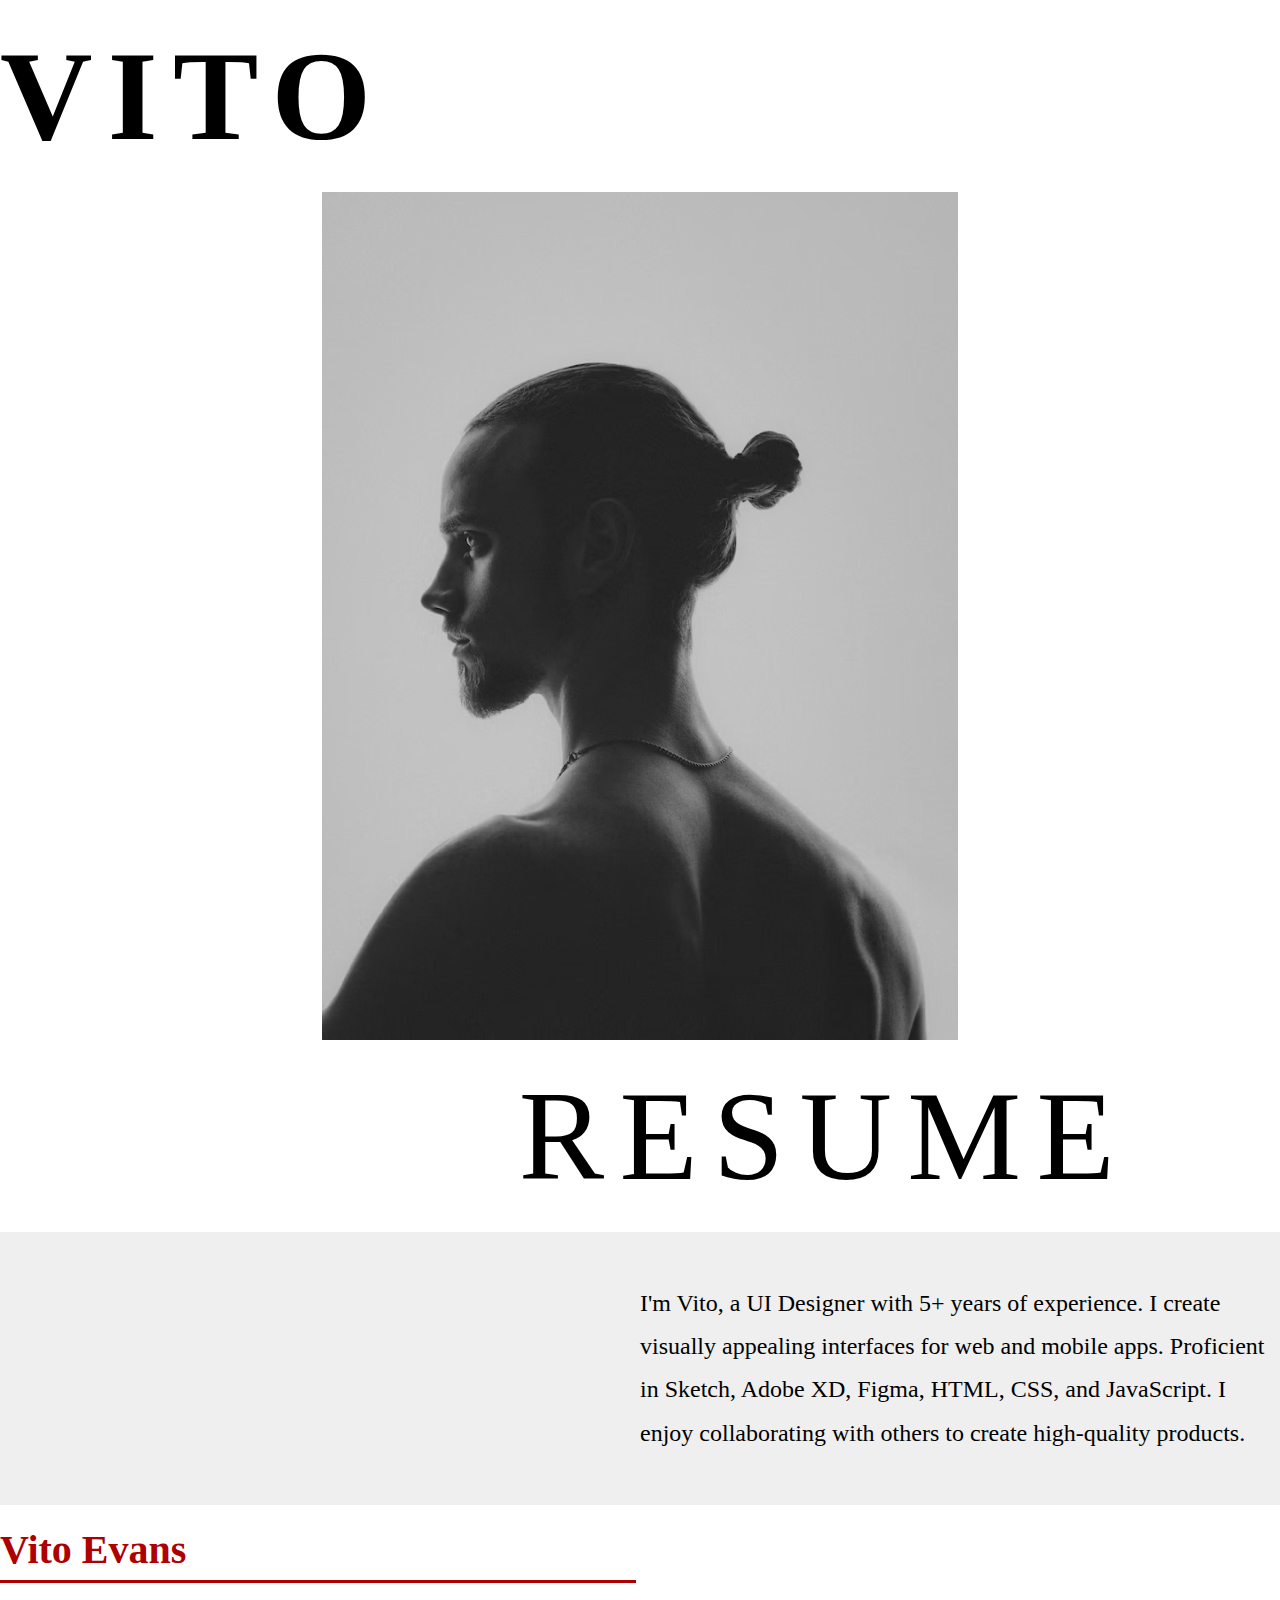
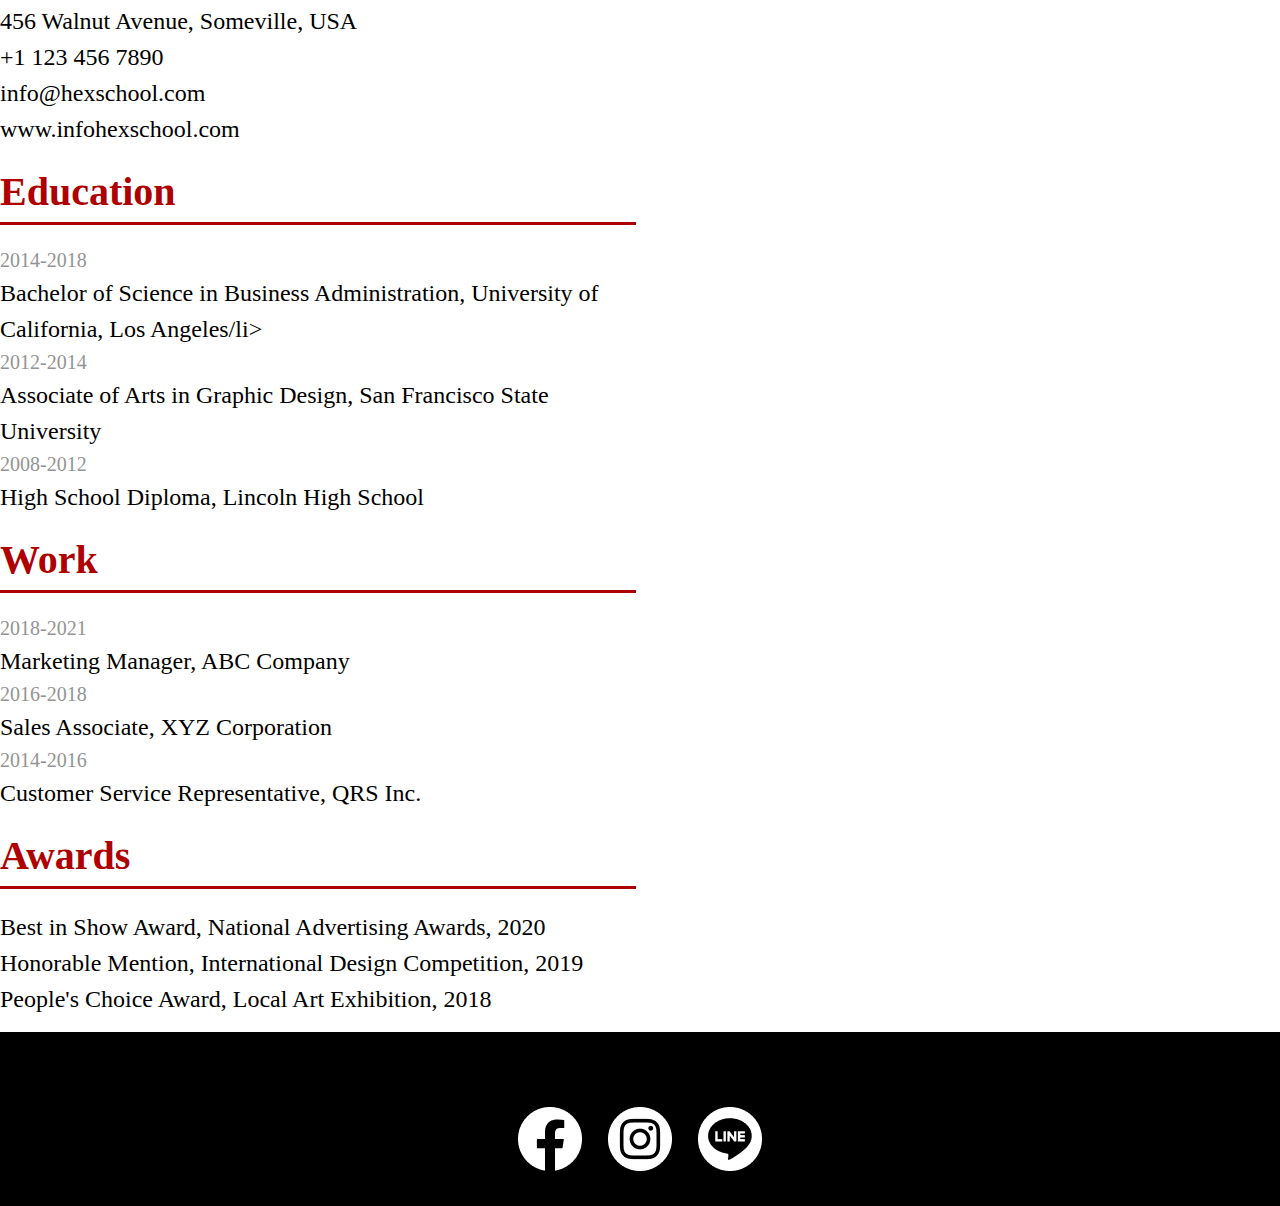
==== index.html @ 789ecde9 "0716交作業" ====
<!DOCTYPE html>
<html lang="zh-Hant-TW">
    <head>
        <meta charset="UTF-8" />
        <meta http-equiv="X-UA-Compatible" content="IE=edge" />
        <meta name="viewport" content="width=device-width, initial-scale=1.0" />
        <link rel="stylesheet" href="css/reset.css" />
        <link rel="stylesheet" href="css/style.css" />
        <title>Document</title>
    </head>
    <body>
        <div class="wrap">
            <div class="header container">
                <h1>VITO</h1>
                <img src="img/vito.png" alt="VITO" />
            </div>
            <h2>RESUME</h2>
            <div class="intro">
                <div class="container">
                    <div class="intro_txt">
                        <p>I'm Vito, a UI Designer with 5+ years of experience. I create visually appealing interfaces for web and mobile apps. Proficient in Sketch, Adobe XD, Figma, HTML, CSS, and JavaScript. I enjoy collaborating with others to create high-quality products.</p>
                    </div>
                </div>
            </div>
            <div class="container">
                <div class="info_box">
                    <ul class="info">
                        <li>
                            <div class="title vito"><h3>Vito Evans</h3></div>
                        </li>
                    </ul>
                    <ul class="info_p">
                        <li>456 Walnut Avenue, Someville, USA</li>
                        <li>+1 123 456 7890</li>
                        <li>info@hexschool.com</li>
                        <li>www.infohexschool.com</li>
                    </ul>
                </div>
                <div class="info_box">
                    <ul class="info">
                        <li>
                            <div class="title Edu"><h3>Education</h3></div>
                        </li>
                    </ul>
                    <ul class="info_p">
                        <li class="span">2014-2018</li>
                        <li>Bachelor of Science in Business Administration, University of California, Los Angeles/li></li>
                        <li class="span">2012-2014</li>
                        <li>Associate of Arts in Graphic Design, San Francisco State University</li>
                        <li class="span">2008-2012</li>
                        <li>High School Diploma, Lincoln High School</li>
                    </ul>
                </div>

                <div class="info_box">
                    <ul class="info">
                        <li>
                            <div class="title Work"><h3>Work</h3></div>
                        </li>
                    </ul>
                    <ul class="info_p">
                        <li class="span">2018-2021</li>
                        <li>Marketing Manager, ABC Company</li>
                        <li class="span">2016-2018</li>
                        <li>Sales Associate, XYZ Corporation</li>
                        <li class="span">2014-2016</li>
                        <li>Customer Service Representative, QRS Inc.</li>
                    </ul>
                </div>
                <div class="info_box">
                    <ul class="info">
                        <li>
                            <div class="title Awards"><h3>Awards</h3></div>
                        </li>
                    </ul>
                    <ul class="info_p">
                        <li>Best in Show Award, National Advertising Awards, 2020</li>
                        <li>Honorable Mention, International Design Competition, 2019</li>
                        <li>People's Choice Award, Local Art Exhibition, 2018</li>
                    </ul>
                </div>
                <div class="footer">
                    <div class="container">
                        <a href="#"><img src="img/fb.png" alt="FB" /></a>
                        <a href="#"><img src="img/instagram.png" alt="IG" /></a>
                        <a href="#"><img src="img/line.png" alt="line" /></a>
                    </div>
                </div>
            </div>
        </div>
    </body>
</html>
---- css/style.css ----
* {
    box-sizing: border-box;
}
/*  box-sizing  */

body {
    font-family: 'Castoro', serif;
    line-height: 1.5;
    font-size: 24px;
}

p {
    font-family: 'Castoro';
}

.container {
    max-width: 1296px; /* 使用 max-width 可以自適應瀏覽器畫面寬度*/
    margin: 0 auto;
}

img {
    max-width: 100%;
    display: block;
    margin: 0 auto;
}

h1 {
    font-size: 128px;
    letter-spacing: 0.12em;
}
h2 {
    font-size: 128px;
    font-weight: 400;
    letter-spacing: 0.12em;
    text-align: end;
    margin-right: 150px;
}

.intro {
    background: #efefef;
    padding: 50px 0 50px 0;
}
.intro_txt {
    width: 636px;
    margin-left: 50%;
}
.intro p {
    line-height: 1.8;
}

.info_box {
    width: 636px;
    margin-top: 15px;
    margin-bottom: 15px;
}

.info_box h3 {
    font-size: 40px;
    color: #ae0000;
}
.info {
    border-bottom: #ae0000 3px solid;
}
.info_p {
    margin-top: 20px;
}

.span {
    font-size: 20px;
    color: #949494;
}

.footer {
    display: flex;
    background: #000;
}

.footer a {
    margin-top: 50px;
    padding: 25px 10px 25px 10px;
    display: inline-block;
}
.footer img {
    width: 64px;
    height: 64px;
}
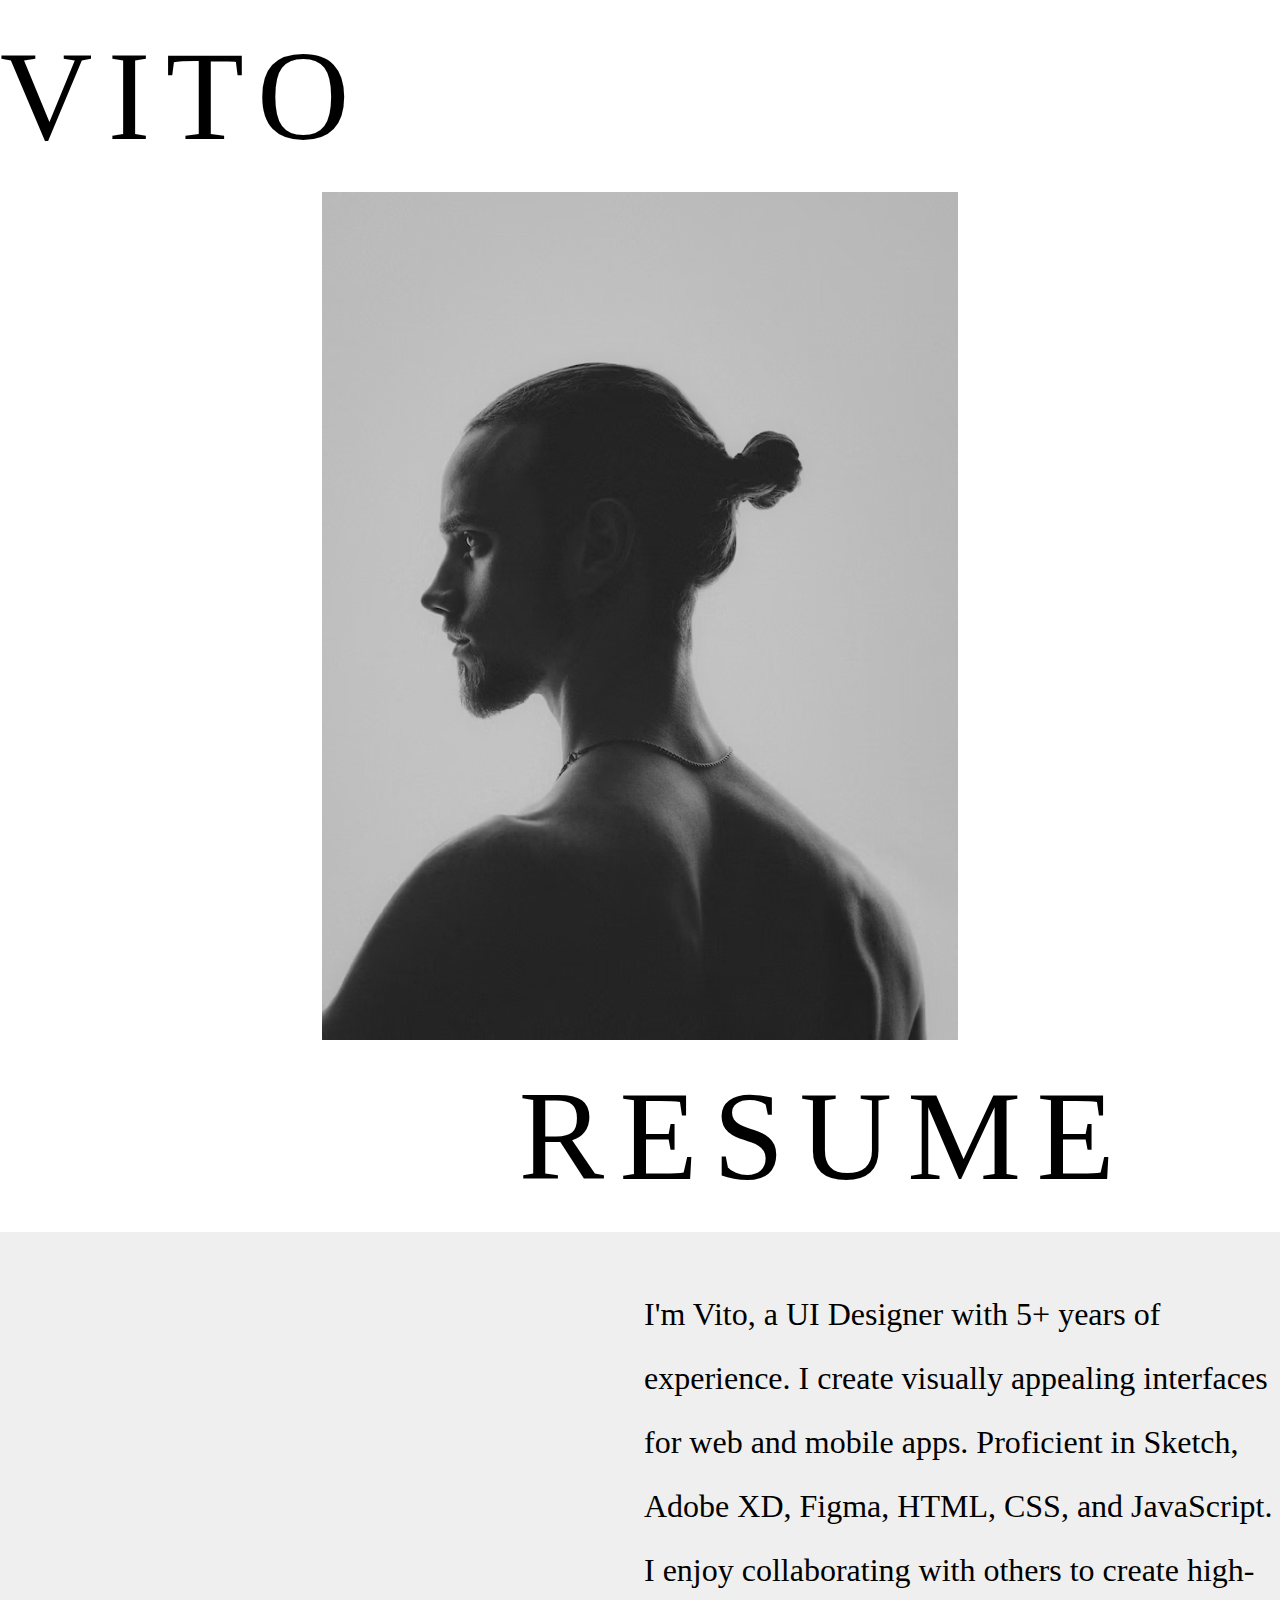
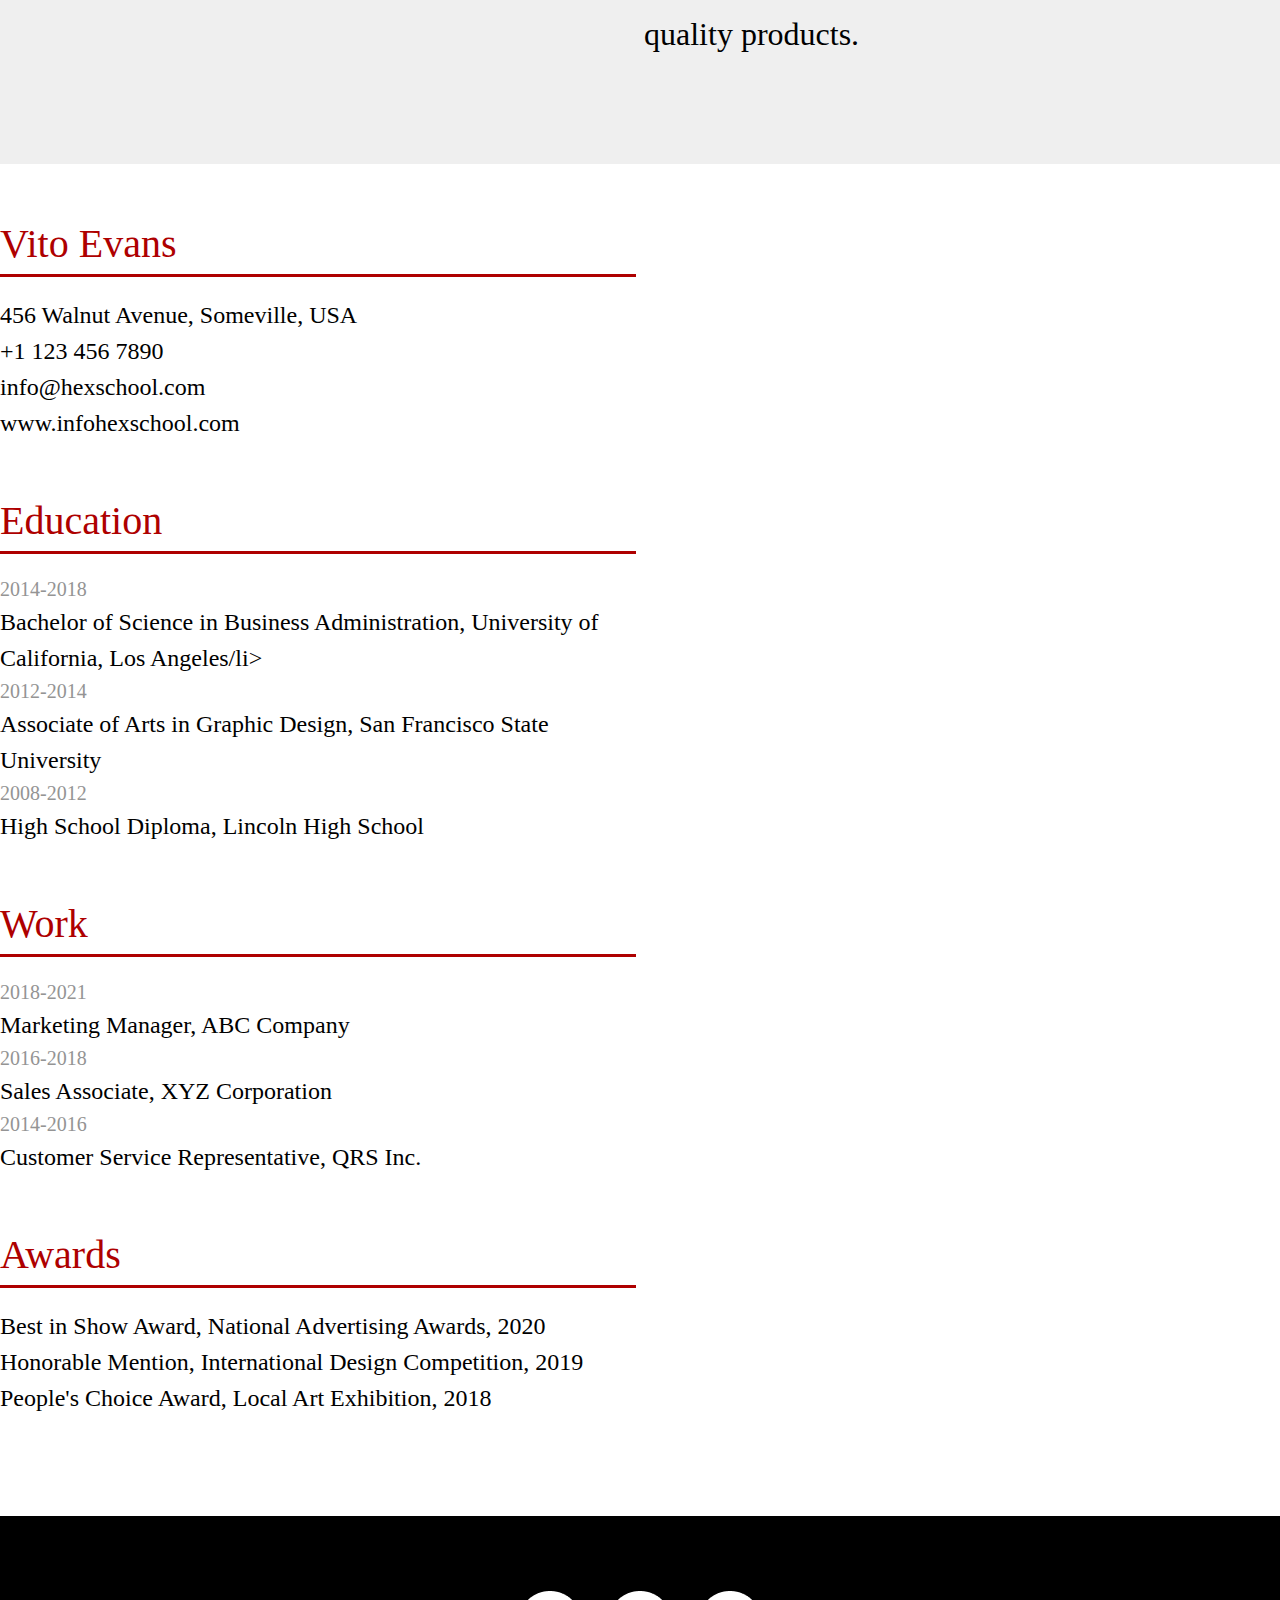
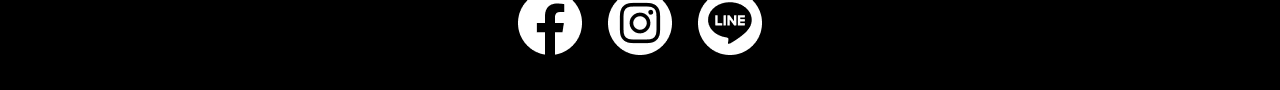
==== commit 2fad6a0c: "0716 修改FOOTER" ====
--- a/index.html
+++ b/index.html
@@ -79,12 +79,12 @@
                         <li>People's Choice Award, Local Art Exhibition, 2018</li>
                     </ul>
                 </div>
-                <div class="footer">
-                    <div class="container">
-                        <a href="#"><img src="img/fb.png" alt="FB" /></a>
-                        <a href="#"><img src="img/instagram.png" alt="IG" /></a>
-                        <a href="#"><img src="img/line.png" alt="line" /></a>
-                    </div>
+            </div>
+            <div class="footer">
+                <div class="container">
+                    <a href="#"><img src="img/fb.png" alt="FB" /></a>
+                    <a href="#"><img src="img/instagram.png" alt="IG" /></a>
+                    <a href="#"><img src="img/line.png" alt="line" /></a>
                 </div>
             </div>
         </div>
--- a/css/style.css
+++ b/css/style.css
@@ -19,21 +19,27 @@
 }
 
 img {
-    max-width: 100%;
+    max-width: 636px;
     display: block;
     margin: 0 auto;
 }
 
 h1 {
+    text-align: left;
+    font-family: 'Castoro';
     font-size: 128px;
+    font-weight: 400;
+    line-height: 192px;
     letter-spacing: 0.12em;
 }
 h2 {
+    font-family: 'Castoro';
     font-size: 128px;
     font-weight: 400;
+    line-height: 192px;
     letter-spacing: 0.12em;
-    text-align: end;
-    margin-right: 150px;
+    text-align: right;
+    padding-right: 150px;
 }
 
 .intro {
@@ -42,24 +48,36 @@
 }
 .intro_txt {
     width: 636px;
-    margin-left: 50%;
+    height: 432px;
+    margin-left: auto;
 }
 .intro p {
-    line-height: 1.8;
+    font-family: 'Castoro';
+    font-size: 32px;
+    font-weight: 400;
+    line-height: 2;
+    letter-spacing: 0em;
+    text-align: left;
 }
 
 .info_box {
     width: 636px;
-    margin-top: 15px;
-    margin-bottom: 15px;
+    margin-top: 25px;
+    margin-bottom: 25px;
 }
 
 .info_box h3 {
+    font-family: 'Castoro';
     font-size: 40px;
+    font-weight: 400;
+    line-height: 60px;
+    letter-spacing: 0em;
+    text-align: left;
     color: #ae0000;
 }
 .info {
     border-bottom: #ae0000 3px solid;
+    margin-top: 50px;
 }
 .info_p {
     margin-top: 20px;
@@ -71,6 +89,7 @@
 }
 
 .footer {
+    margin-top: 100px;
     display: flex;
     background: #000;
 }
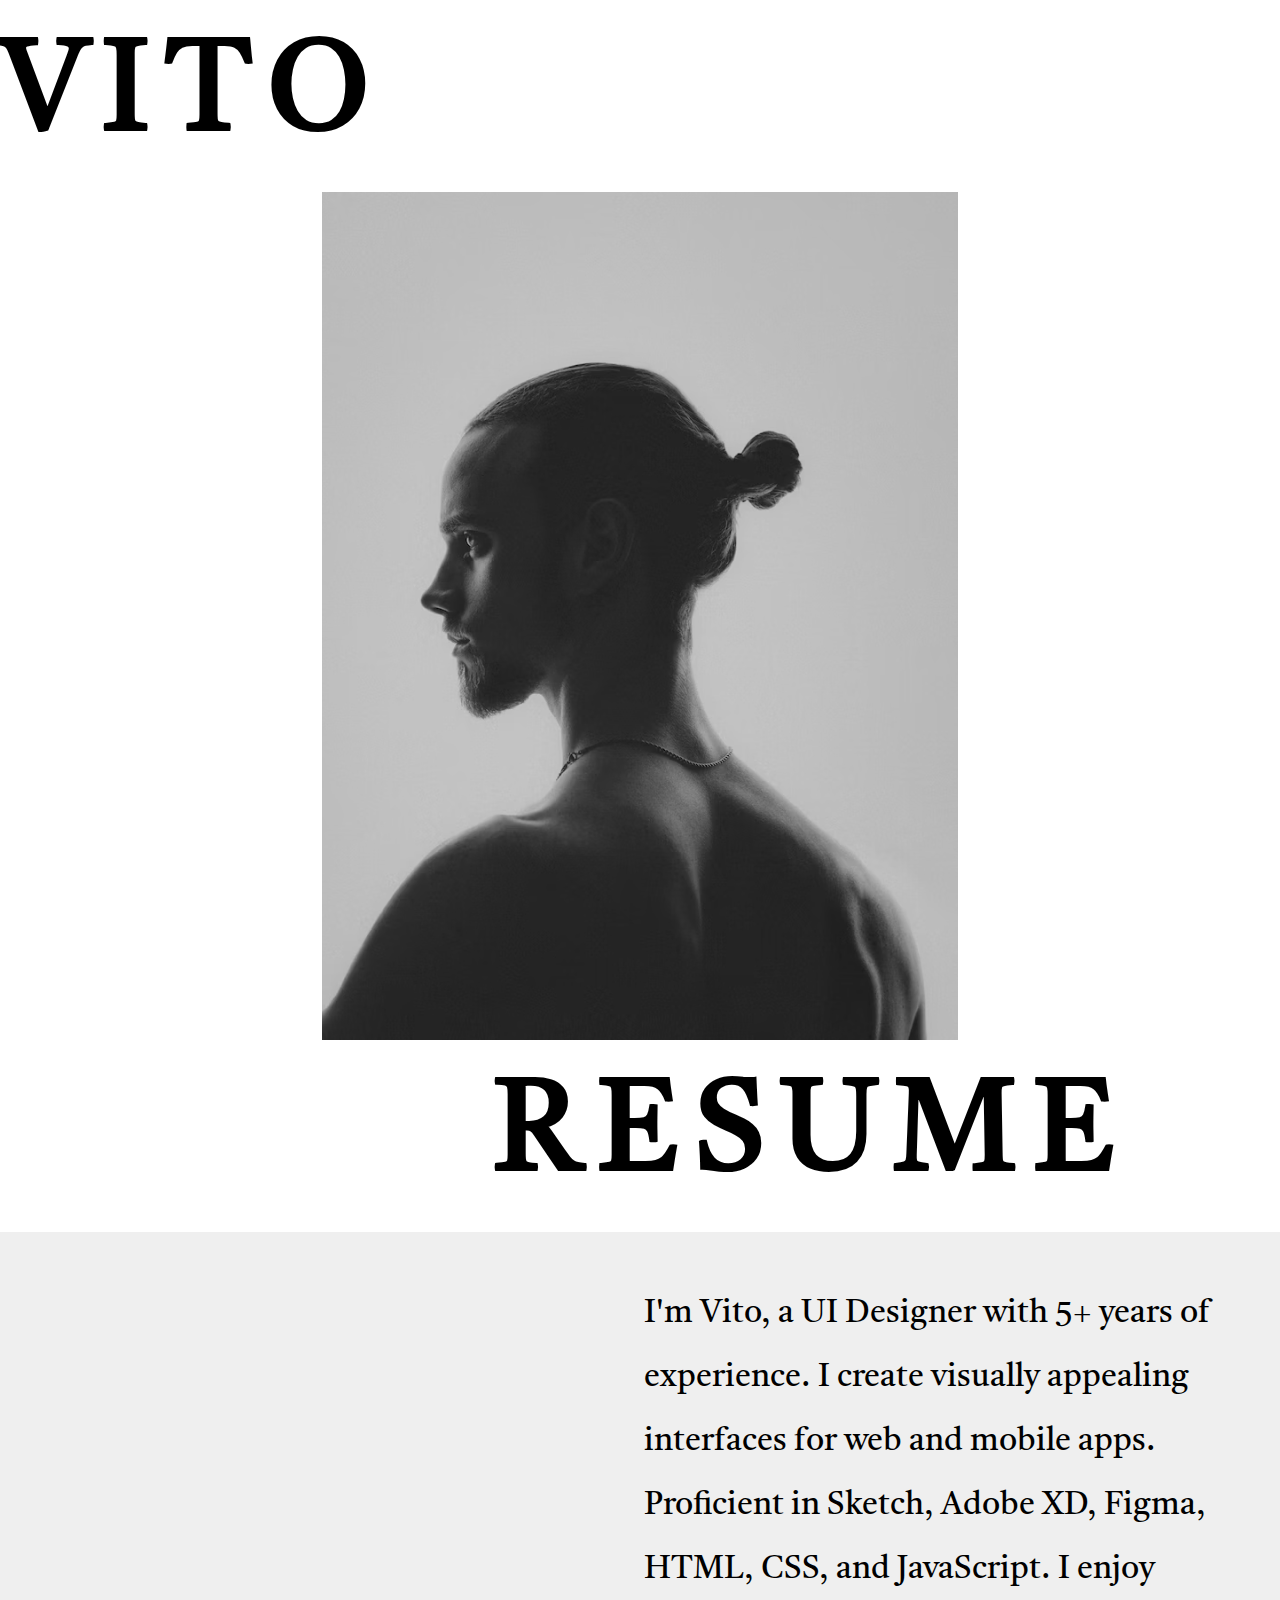
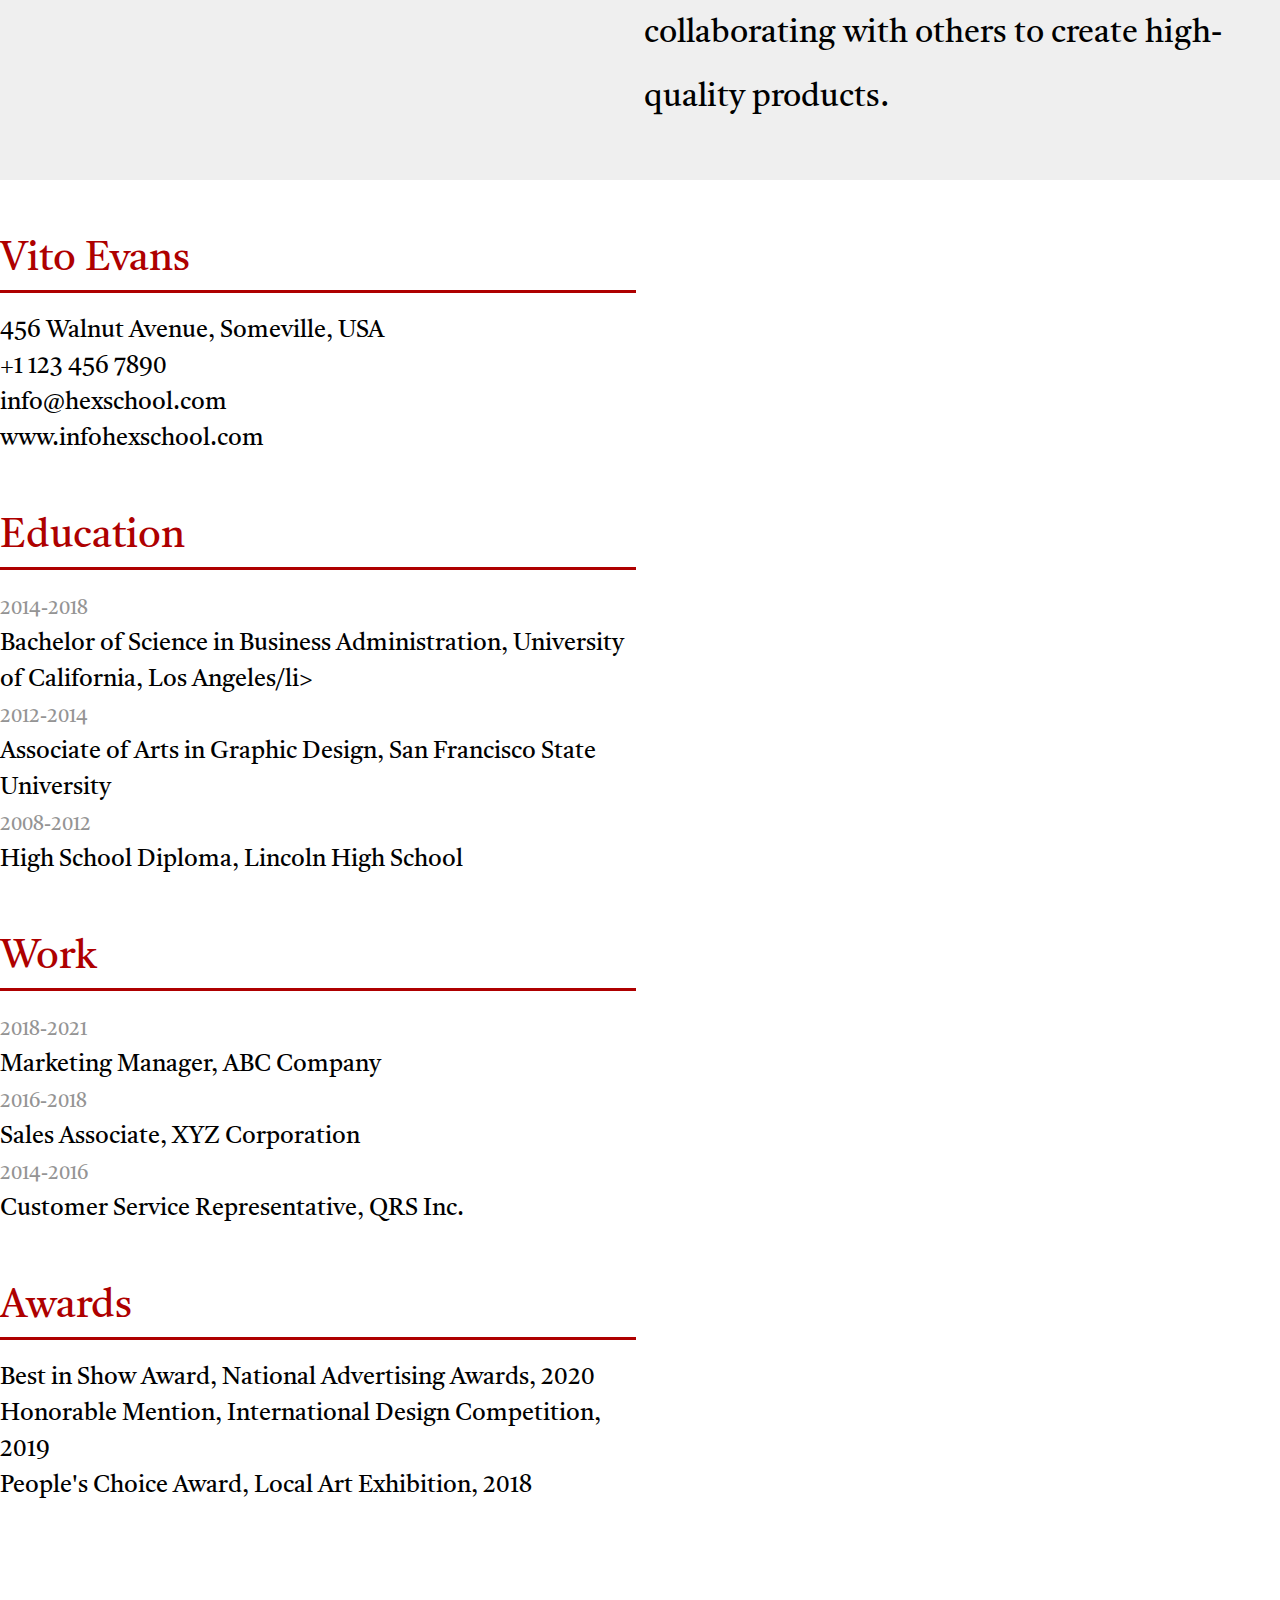
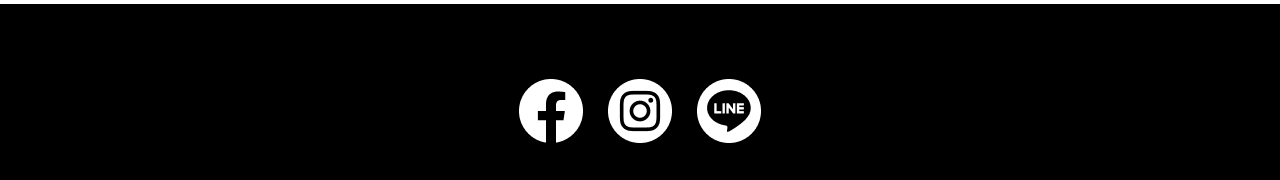
==== commit 4909cd28: "0725" ====
--- a/index.html
+++ b/index.html
@@ -4,88 +4,107 @@
         <meta charset="UTF-8" />
         <meta http-equiv="X-UA-Compatible" content="IE=edge" />
         <meta name="viewport" content="width=device-width, initial-scale=1.0" />
+        <!-- 字型 -->
+        <link rel="preconnect" href="https://fonts.googleapis.com" />
+        <link rel="preconnect" href="https://fonts.gstatic.com" crossorigin />
+        <link href="https://fonts.googleapis.com/css2?family=Castoro:ital@0;1&display=swap" rel="stylesheet" />
+        <!-- 引入自定義的 CSS -->
         <link rel="stylesheet" href="css/reset.css" />
         <link rel="stylesheet" href="css/style.css" />
         <title>Document</title>
     </head>
     <body>
-        <div class="wrap">
-            <div class="header container">
-                <h1>VITO</h1>
-                <img src="img/vito.png" alt="VITO" />
-            </div>
-            <h2>RESUME</h2>
-            <div class="intro">
-                <div class="container">
-                    <div class="intro_txt">
-                        <p>I'm Vito, a UI Designer with 5+ years of experience. I create visually appealing interfaces for web and mobile apps. Proficient in Sketch, Adobe XD, Figma, HTML, CSS, and JavaScript. I enjoy collaborating with others to create high-quality products.</p>
-                    </div>
+        <div class="header container">
+            <h1>VITO</h1>
+            <img src="img/vito.png" alt="VITO" />
+        </div>
+        <h2>RESUME</h2>
+        <div class="intro">
+            <div class="container">
+                <div class="intro_txt">
+                    <p>I'm Vito, a UI Designer with 5+ years of experience. I create visually appealing interfaces for web and mobile apps. Proficient in Sketch, Adobe XD, Figma, HTML, CSS, and JavaScript. I enjoy collaborating with others to create high-quality products.</p>
                 </div>
             </div>
+        </div>
+        <div class="container">
+            <div class="info_box">
+                <h3>Vito Evans</h3>
+                <ul class="info">
+                    <li>
+                        <div class="title vito"></div>
+                    </li>
+                </ul>
+                <ul>
+                    <li>456 Walnut Avenue, Someville, USA</li>
+                    <li>+1 123 456 7890</li>
+                    <li><a href="">info@hexschool.com</a></li>
+                    <li><a href="">www.infohexschool.com</a></li>
+                </ul>
+            </div>
+            <div class="info_box">
+                <h3>Education</h3>
+                <ul class="info">
+                    <li>
+                        <div class="title Edu"></div>
+                    </li>
+                </ul>
+                <ul>
+                    <li>
+                        <p><span>2014-2018</span></p>
+                    </li>
+                    <li><p>Bachelor of Science in Business Administration, University of California, Los Angeles/li></p></li>
+                    <li>
+                        <p><span>2012-2014</span></p>
+                    </li>
+                    <li><p>Associate of Arts in Graphic Design, San Francisco State University</p></li>
+                    <li>
+                        <p><span>2008-2012</span></p>
+                    </li>
+                    <li><p>High School Diploma, Lincoln High School</p></li>
+                </ul>
+            </div>
+
+            <div class="info_box">
+                <h3>Work</h3>
+                <ul class="info">
+                    <li>
+                        <div class="title Work"></div>
+                    </li>
+                </ul>
+                <ul>
+                    <li>
+                        <p><span>2018-2021</span></p>
+                    </li>
+                    <li><p>Marketing Manager, ABC Company</p></li>
+                    <li>
+                        <p><span>2016-2018</span></p>
+                    </li>
+                    <li><p>Sales Associate, XYZ Corporation</p></li>
+                    <li>
+                        <p><span>2014-2016</span></p>
+                    </li>
+                    <li><p>Customer Service Representative, QRS Inc.</p></li>
+                </ul>
+            </div>
+            <div class="info_box">
+                <h3>Awards</h3>
+                <ul class="info">
+                    <li>
+                        <div class="title Awards"></div>
+                    </li>
+                </ul>
+                <ul>
+                    <li>Best in Show Award, National Advertising Awards, 2020</li>
+                    <li>Honorable Mention, International Design Competition, 2019</li>
+                    <li>People's Choice Award, Local Art Exhibition, 2018</li>
+                </ul>
+            </div>
+        </div>
+        <div class="footer">
             <div class="container">
-                <div class="info_box">
-                    <ul class="info">
-                        <li>
-                            <div class="title vito"><h3>Vito Evans</h3></div>
-                        </li>
-                    </ul>
-                    <ul class="info_p">
-                        <li>456 Walnut Avenue, Someville, USA</li>
-                        <li>+1 123 456 7890</li>
-                        <li>info@hexschool.com</li>
-                        <li>www.infohexschool.com</li>
-                    </ul>
-                </div>
-                <div class="info_box">
-                    <ul class="info">
-                        <li>
-                            <div class="title Edu"><h3>Education</h3></div>
-                        </li>
-                    </ul>
-                    <ul class="info_p">
-                        <li class="span">2014-2018</li>
-                        <li>Bachelor of Science in Business Administration, University of California, Los Angeles/li></li>
-                        <li class="span">2012-2014</li>
-                        <li>Associate of Arts in Graphic Design, San Francisco State University</li>
-                        <li class="span">2008-2012</li>
-                        <li>High School Diploma, Lincoln High School</li>
-                    </ul>
-                </div>
-
-                <div class="info_box">
-                    <ul class="info">
-                        <li>
-                            <div class="title Work"><h3>Work</h3></div>
-                        </li>
-                    </ul>
-                    <ul class="info_p">
-                        <li class="span">2018-2021</li>
-                        <li>Marketing Manager, ABC Company</li>
-                        <li class="span">2016-2018</li>
-                        <li>Sales Associate, XYZ Corporation</li>
-                        <li class="span">2014-2016</li>
-                        <li>Customer Service Representative, QRS Inc.</li>
-                    </ul>
-                </div>
-                <div class="info_box">
-                    <ul class="info">
-                        <li>
-                            <div class="title Awards"><h3>Awards</h3></div>
-                        </li>
-                    </ul>
-                    <ul class="info_p">
-                        <li>Best in Show Award, National Advertising Awards, 2020</li>
-                        <li>Honorable Mention, International Design Competition, 2019</li>
-                        <li>People's Choice Award, Local Art Exhibition, 2018</li>
-                    </ul>
-                </div>
-            </div>
-            <div class="footer">
-                <div class="container">
-                    <a href="#"><img src="img/fb.png" alt="FB" /></a>
-                    <a href="#"><img src="img/instagram.png" alt="IG" /></a>
-                    <a href="#"><img src="img/line.png" alt="line" /></a>
-                </div>
+                <a href="#"><img src="img/fb.png" alt="FB" /></a>
+                <a href="#"><img src="img/instagram.png" alt="IG" /></a>
+                <a href="#"><img src="img/line.png" alt="line" /></a>
             </div>
         </div>
     </body>
--- a/css/style.css
+++ b/css/style.css
@@ -13,6 +13,10 @@
     font-family: 'Castoro';
 }
 
+a {
+    text-decoration: none;
+    color: #000;
+}
 .container {
     max-width: 1296px; /* 使用 max-width 可以自適應瀏覽器畫面寬度*/
     margin: 0 auto;
@@ -28,15 +32,11 @@
     text-align: left;
     font-family: 'Castoro';
     font-size: 128px;
-    font-weight: 400;
-    line-height: 192px;
     letter-spacing: 0.12em;
 }
 h2 {
     font-family: 'Castoro';
     font-size: 128px;
-    font-weight: 400;
-    line-height: 192px;
     letter-spacing: 0.12em;
     text-align: right;
     padding-right: 150px;
@@ -48,7 +48,6 @@
 }
 .intro_txt {
     width: 636px;
-    height: 432px;
     margin-left: auto;
 }
 .intro p {
@@ -57,13 +56,12 @@
     font-weight: 400;
     line-height: 2;
     letter-spacing: 0em;
-    text-align: left;
 }
 
 .info_box {
     width: 636px;
-    margin-top: 25px;
-    margin-bottom: 25px;
+    margin-top: 50px;
+    margin-bottom: 50px;
 }
 
 .info_box h3 {
@@ -77,21 +75,18 @@
 }
 .info {
     border-bottom: #ae0000 3px solid;
-    margin-top: 50px;
-}
-.info_p {
-    margin-top: 20px;
+    margin-bottom: 20px;
 }
 
-.span {
+span {
     font-size: 20px;
     color: #949494;
 }
 
 .footer {
     margin-top: 100px;
-    display: flex;
     background: #000;
+    text-align: center;
 }
 
 .footer a {
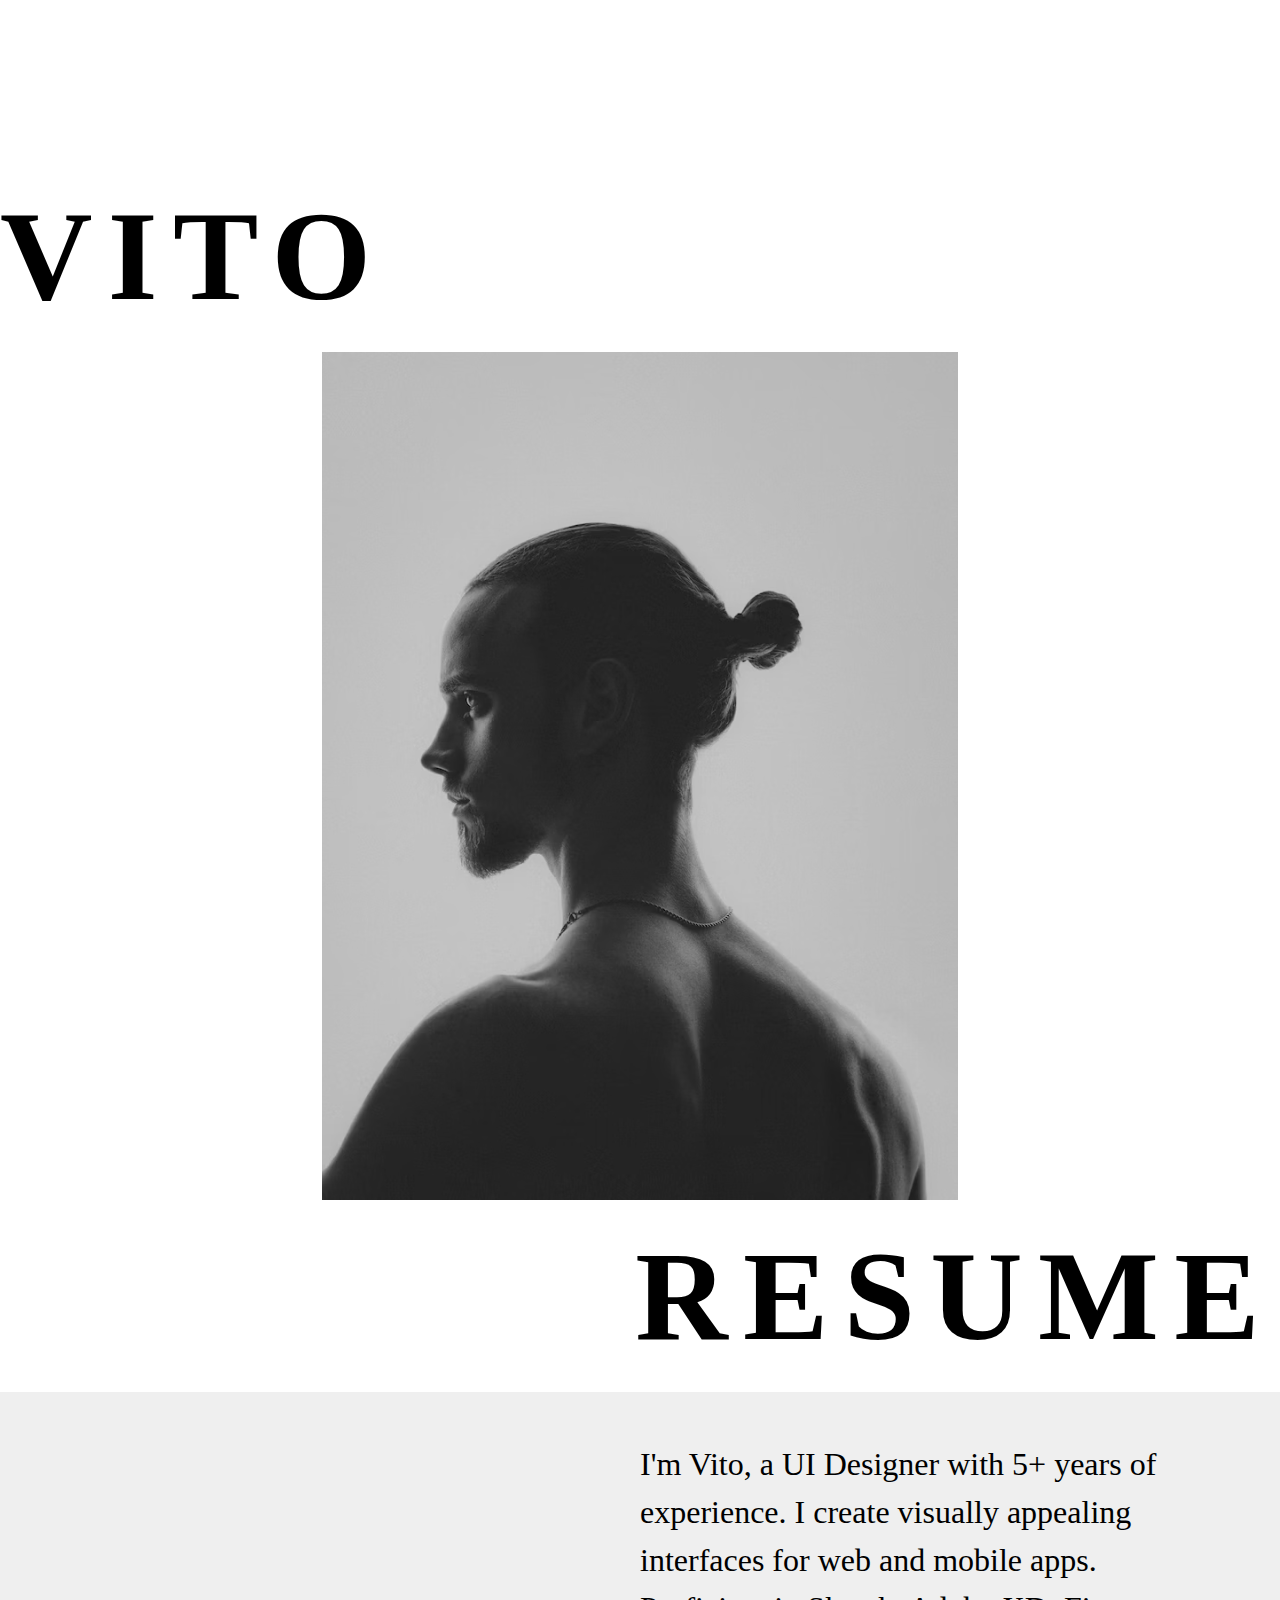
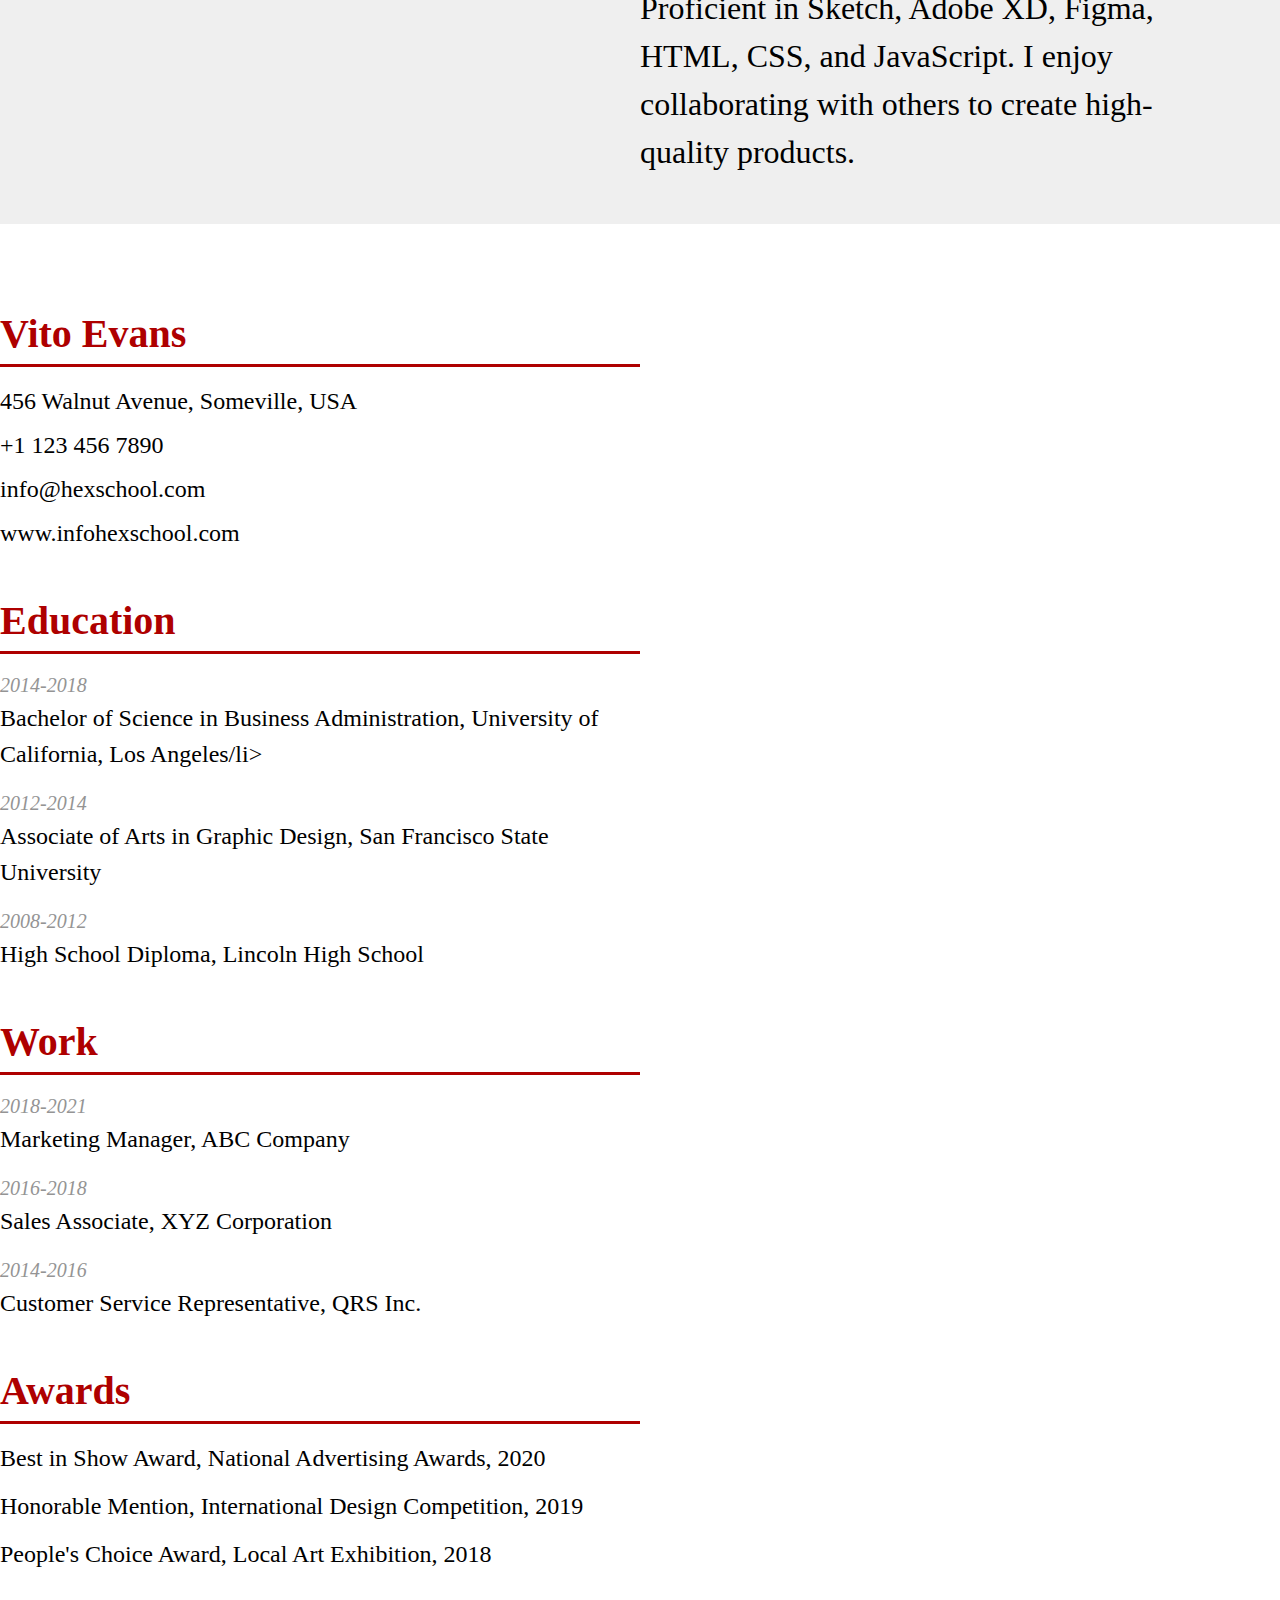
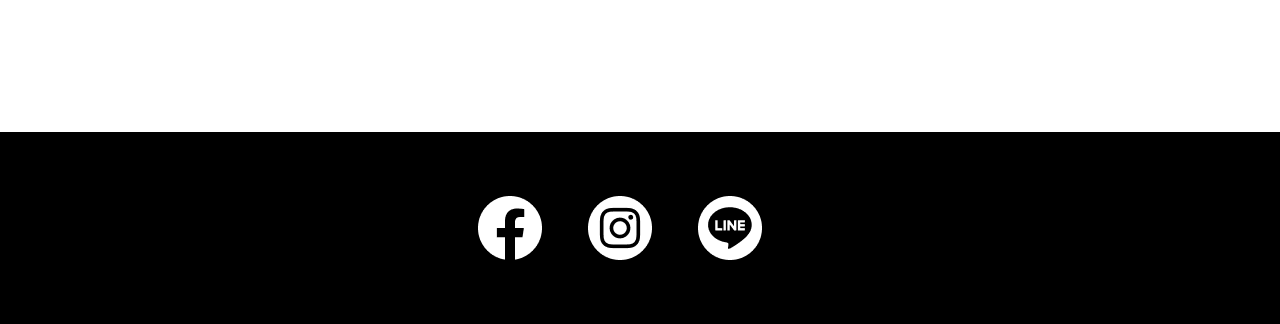
==== commit 0835eb5a: "0727 作業參考助教週三講解" ====
--- a/index.html
+++ b/index.html
@@ -7,105 +7,91 @@
         <!-- 字型 -->
         <link rel="preconnect" href="https://fonts.googleapis.com" />
         <link rel="preconnect" href="https://fonts.gstatic.com" crossorigin />
-        <link href="https://fonts.googleapis.com/css2?family=Castoro:ital@0;1&display=swap" rel="stylesheet" />
+        <link href="https://fonts.googleapis.com/css2?family=Noto+Sans+TC:wght@300;400;500;700&display=swap" rel="stylesheet" />
         <!-- 引入自定義的 CSS -->
         <link rel="stylesheet" href="css/reset.css" />
         <link rel="stylesheet" href="css/style.css" />
         <title>Document</title>
     </head>
-    <body>
-        <div class="header container">
-            <h1>VITO</h1>
-            <img src="img/vito.png" alt="VITO" />
+    <body class="mt-160">
+        <div class=" container header "> 
+            <h1 class="title-1">VITO</h1>
+            <img class="img mx-auto" src="img/vito.png" alt="VITO" />
+            <h2 class="title-2">RESUME</h2>
         </div>
-        <h2>RESUME</h2>
-        <div class="intro">
-            <div class="container">
-                <div class="intro_txt">
-                    <p>I'm Vito, a UI Designer with 5+ years of experience. I create visually appealing interfaces for web and mobile apps. Proficient in Sketch, Adobe XD, Figma, HTML, CSS, and JavaScript. I enjoy collaborating with others to create high-quality products.</p>
-                </div>
-            </div>
+        <div class="bg-gray mb-80">
+            <div class="container intro">
+                    <p class="text-m w-50 ml-auto">I'm Vito, a UI Designer with 5+ years of <br>experience. I create visually appealing <br> interfaces for web and mobile apps. <br> Proficient in Sketch, Adobe XD, Figma, <br> HTML, CSS, and JavaScript. I enjoy <br>collaborating with others to create high-<br>quality products.</p>
+            </div>      
+        </div>
+
         </div>
         <div class="container">
-            <div class="info_box">
-                <h3>Vito Evans</h3>
-                <ul class="info">
-                    <li>
-                        <div class="title vito"></div>
-                    </li>
-                </ul>
+            <div class="w-50 mb-40">
+                <h3 class="title mb-16">Vito Evans</h3>
                 <ul>
-                    <li>456 Walnut Avenue, Someville, USA</li>
-                    <li>+1 123 456 7890</li>
-                    <li><a href="">info@hexschool.com</a></li>
-                    <li><a href="">www.infohexschool.com</a></li>
-                </ul>
-            </div>
-            <div class="info_box">
-                <h3>Education</h3>
-                <ul class="info">
-                    <li>
-                        <div class="title Edu"></div>
-                    </li>
-                </ul>
-                <ul>
-                    <li>
-                        <p><span>2014-2018</span></p>
-                    </li>
-                    <li><p>Bachelor of Science in Business Administration, University of California, Los Angeles/li></p></li>
-                    <li>
-                        <p><span>2012-2014</span></p>
-                    </li>
-                    <li><p>Associate of Arts in Graphic Design, San Francisco State University</p></li>
-                    <li>
-                        <p><span>2008-2012</span></p>
-                    </li>
-                    <li><p>High School Diploma, Lincoln High School</p></li>
+                    <li class="mb-8"><a href="#">456 Walnut Avenue, Someville, USA</a></li>
+                    <li class="mb-8"><a href="#">+1 123 456 7890</a></li>
+                    <li class="mb-8"><a href="#">info@hexschool.com</a></li>
+                    <li class="mb-8"><a href="#">www.infohexschool.com</a></li>
                 </ul>
             </div>
 
-            <div class="info_box">
-                <h3>Work</h3>
-                <ul class="info">
-                    <li>
-                        <div class="title Work"></div>
+            <div class="w-50 mb-40">
+                <h3 class="title mb-16">Education</h3>
+                <ul>
+                    <li class="mb-16">
+                        <p class="year">2014-2018</p>
+                        <p>Bachelor of Science in Business Administration, University of California, Los Angeles/li></p>
+                    </li>
+                    <li class="mb-16">
+                        <p class="year">2012-2014</p>
+                        <p>Associate of Arts in Graphic Design, San Francisco State University</p>
+                    </li>
+                    <li class="mb-16">
+                        <p class="year">2008-2012</p>
+                        <p>High School Diploma, Lincoln High School</p>
                     </li>
                 </ul>
+            </div>
+
+            <div class="w-50 mb-40">
+                <h3 class="title mb-16">Work</h3>
                 <ul>
-                    <li>
-                        <p><span>2018-2021</span></p>
+                    <li class="mb-16">
+                        <p class="year">2018-2021</p>
+                        <p>Marketing Manager, ABC Company</p></li>
+                    <li class="mb-16">
+                        <p class="year">2016-2018</p>
+                        <p>Sales Associate, XYZ Corporation</p>
                     </li>
-                    <li><p>Marketing Manager, ABC Company</p></li>
-                    <li>
-                        <p><span>2016-2018</span></p>
+                    <li class="mb-16">
+                        <p class="year">2014-2016</p>
+                        <p>Customer Service Representative, QRS Inc.</p>
                     </li>
-                    <li><p>Sales Associate, XYZ Corporation</p></li>
-                    <li>
-                        <p><span>2014-2016</span></p>
-                    </li>
-                    <li><p>Customer Service Representative, QRS Inc.</p></li>
                 </ul>
             </div>
-            <div class="info_box">
-                <h3>Awards</h3>
-                <ul class="info">
-                    <li>
-                        <div class="title Awards"></div>
-                    </li>
-                </ul>
+            <div class="w-50 mb-160">
+                <h3 class="title mb-16">Awards</h3>
                 <ul>
-                    <li>Best in Show Award, National Advertising Awards, 2020</li>
-                    <li>Honorable Mention, International Design Competition, 2019</li>
-                    <li>People's Choice Award, Local Art Exhibition, 2018</li>
+                    <li class="mb-12">Best in Show Award, National Advertising Awards, 2020</li>
+                    <li class="mb-12">Honorable Mention, International Design Competition, 2019</li>
+                    <li class="mb-12">People's Choice Award, Local Art Exhibition, 2018</li>
                 </ul>
             </div>
         </div>
         <div class="footer">
-            <div class="container">
-                <a href="#"><img src="img/fb.png" alt="FB" /></a>
-                <a href="#"><img src="img/instagram.png" alt="IG" /></a>
-                <a href="#"><img src="img/line.png" alt="line" /></a>
-            </div>
+            <ul class="footer-list">
+                <li class="footer-item mr-40">
+                    <a href="#"><img src="img/fb.png" alt="FB 連結圖片" />
+                    </li>
+                <li class="footer-item mr-40">
+                    <a href="#"><img src="img/instagram.png" alt="IG 連結圖片" /></a>
+                </li>
+                <li class="footer-item mr-40"><a href="#">
+                    <img src="img/line.png" alt="line 連結圖片" /></a>
+                </li>
+            </ul>
         </div>
     </body>
 </html>
--- a/css/style.css
+++ b/css/style.css
@@ -4,9 +4,13 @@
 /*  box-sizing  */
 
 body {
-    font-family: 'Castoro', serif;
+    font-family: 'Castoro';
     line-height: 1.5;
     font-size: 24px;
+}
+/* vertical-align:middle;	圖片垂直對齊該行文字的置中位置 */
+img {
+    vertical-align: middle;
 }
 
 p {
@@ -17,54 +21,75 @@
     text-decoration: none;
     color: #000;
 }
+
+a:hover {
+    opacity: 0.8;
+}
+
+.mt-160 {
+    margin-top: 160px;
+}
 .container {
     max-width: 1296px; /* 使用 max-width 可以自適應瀏覽器畫面寬度*/
-    margin: 0 auto;
+    margin-left: auto;
+    margin-right: auto;
 }
 
-img {
+.img {
     max-width: 636px;
     display: block;
-    margin: 0 auto;
 }
 
-h1 {
-    text-align: left;
-    font-family: 'Castoro';
+.mx-auto {
+    margin-left: auto;
+    margin-right: auto;
+}
+
+.title-1 {
     font-size: 128px;
     letter-spacing: 0.12em;
 }
-h2 {
+.title-2 {
     font-family: 'Castoro';
     font-size: 128px;
     letter-spacing: 0.12em;
     text-align: right;
-    padding-right: 150px;
+    padding-right: 5px;
+}
+/* 灰色背景區塊 */
+.bg-gray {
+    background: #efefef;
+}
+/* .intro_txt {
+    width: 636px;
+    margin-left: auto;
+    line-height: 1.5;
+} */
+.text-m {
+    font-size: 32px;
 }
 
-.intro {
-    background: #efefef;
-    padding: 50px 0 50px 0;
+.w-50 {
+    width: 50%;
 }
-.intro_txt {
-    width: 636px;
+
+.ml-auto {
     margin-left: auto;
 }
-.intro p {
-    font-family: 'Castoro';
-    font-size: 32px;
-    font-weight: 400;
-    line-height: 2;
-    letter-spacing: 0em;
+
+.mb-80 {
+    margin-bottom: 80px;
+    padding-top: 48px;
+    padding-bottom: 48px;
 }
 
-.info_box {
+/* .info_box {
     width: 636px;
     margin-top: 50px;
     margin-bottom: 50px;
-}
+} */
 
-.info_box h3 {
+/* .info_box h3 {
     font-family: 'Castoro';
     font-size: 40px;
     font-weight: 400;
@@ -72,29 +97,48 @@
     letter-spacing: 0em;
     text-align: left;
     color: #ae0000;
-}
-.info {
+} */
+.title {
+    font-size: 40px;
+    color: #ae0000;
     border-bottom: #ae0000 3px solid;
-    margin-bottom: 20px;
 }
 
-span {
+.mb-16 {
+    margin-bottom: 16px;
+}
+
+.mb-8 {
+    margin-bottom: 8px;
+}
+
+.year {
+    font-style: italic;
     font-size: 20px;
     color: #949494;
 }
 
+.mb-40 {
+    margin-bottom: 40px;
+}
+
+.mb-160 {
+    margin-bottom: 160px;
+}
+.mb-12 {
+    margin-bottom: 12px;
+}
+
 .footer {
-    margin-top: 100px;
-    background: #000;
+    padding: 64px 0 64px 0;
+    background-color: #000;
     text-align: center;
 }
 
-.footer a {
-    margin-top: 50px;
-    padding: 25px 10px 25px 10px;
+.footer-item {
     display: inline-block;
 }
-.footer img {
-    width: 64px;
-    height: 64px;
+
+.mr-40 {
+    margin-right: 40px;
 }
